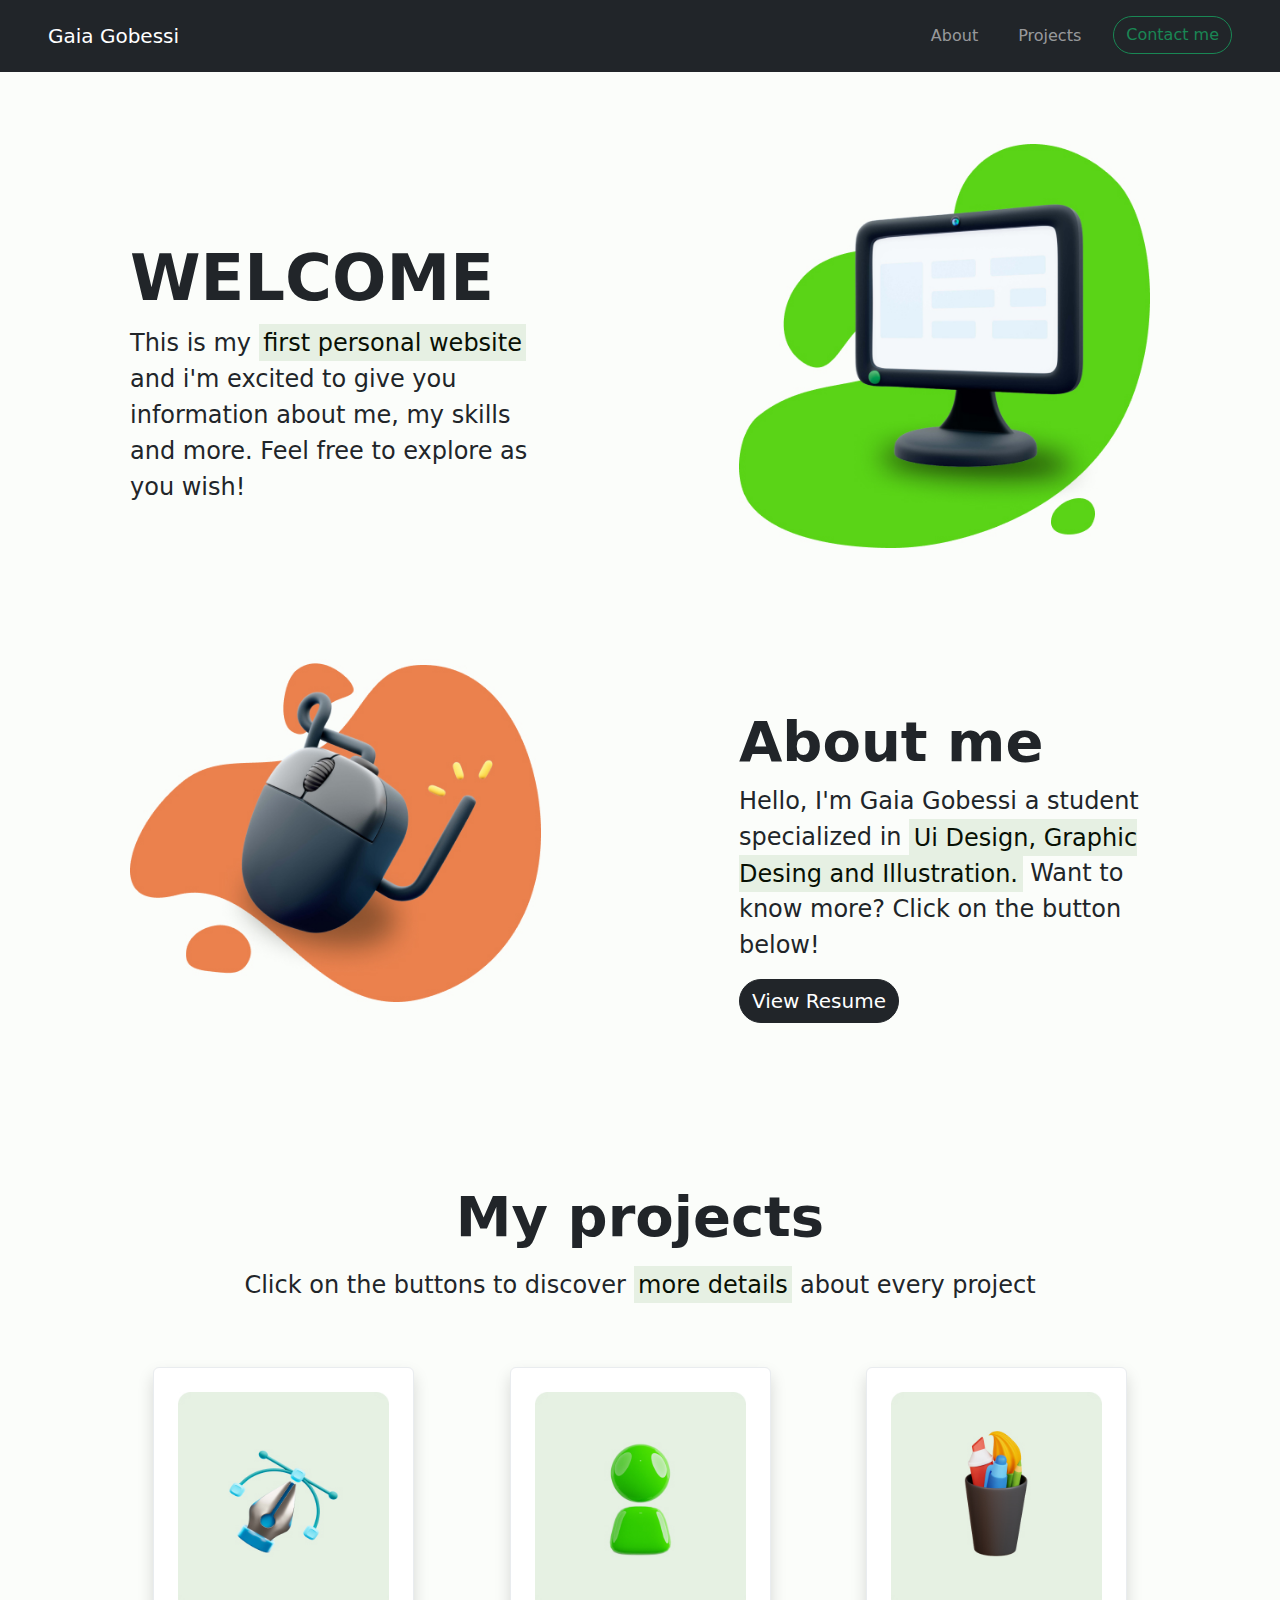
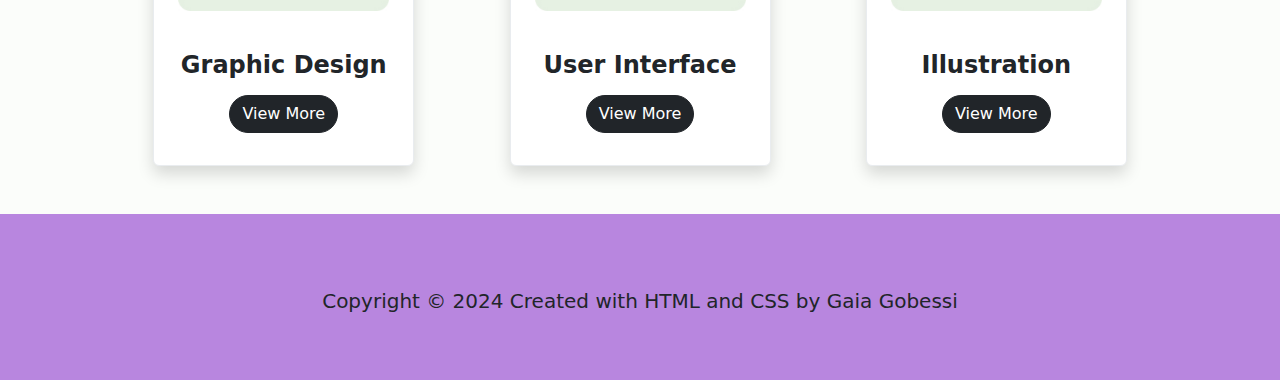
==== index.html @ da4ea94f "Update index.html" ====
<!DOCTYPE html>
<html lang="en">
<head>
    <meta charset="UTF-8">
    <meta http-equiv="X-UA-Compatible" content="IE=edge">
    <link rel="stylesheet" href="./assets/css/first.css">
    <meta name="viewport" content="width=device-width, initial-scale=1.0">
    <title>Personal Website - Home</title>
    <meta property="og:title" content="Personal Website">
    <meta property="og:url" content="https://ga1a98.github.io/personal-website/">
    <meta property="og:image" content="assets/images/desktop-img-1">
    <meta property="og:description" content="Personal website: a useful tool to show my skills and projects.
    Click on the link to explore!">
    <link rel="shortcut icon" type="image/x-icon" href="../favicon/favicon-32x32.png" sizes="32x32">
    <link href="https://cdn.jsdelivr.net/npm/bootstrap@5.3.3/dist/css/bootstrap.min.css" rel="stylesheet" 
    integrity="sha384-QWTKZyjpPEjISv5WaRU9OFeRpok6YctnYmDr5pNlyT2bRjXh0JMhjY6hW+ALEwIH" 
    crossorigin="anonymous">

    <style>
        mark {
          background-color: #e6f0e3;
          color: #081003;
        }
      </style>
    </head>

    <body>
       <!-- Navbar -->
        <nav class="navbar navbar-expand-lg bg-dark navbar-dark py-3 fixed-top">
            <div class="container-fluid px-5">
                <a class="navbar-brand fs-5 fw-normal" href="#">Gaia Gobessi</a>
    
                <button class="navbar-toggler"
                type="button" 
                data-bs-toggle="collapse" 
                data-bs-target="#navmenu"
                >
            <span class="navbar-toggler-icon"></span>
            </button>

            <div class="collapse navbar-collapse" id="navmenu">
                <ul class="navbar-nav ms-auto">
                    <li class="nav-item me-4">
                        <a href="#about-me" class="nav-link">About</a>
                    </li>
                    <li class="nav-item me-4">
                        <a href="#projects" class="nav-link">Projects</a>
                    </li>
                    <li>
                        <a class="btn btn-outline-success rounded-5" href="contact-me/" role="button">Contact me</a>
                    </li>
                </ul>
            </div>
        </nav>

        <!-- Home --> 
        <section class="intro">
            <div class="container-lg">
                <div class="row justify-content-between p-5 mt-5">
                    <div class="col-md-5 text-center text-md-start mt-5"> 
                        <h1 class="display-3 fw-semibold pt-5 mt-5">WELCOME</h1>
                        <p class="fs-4 fw-light lh-base text-body-dark">
                            This is my <mark>first personal website</mark> and i'm excited
                            to give you information about me, my skills
                            and more. Feel free to explore as you wish!
                        </p>
                    </div>
                    <div class="col-md-5 mt-5">  
                        <img class="img-fluid d-md-block center-block" src="./assets/images/desktop-img-1.jpg" alt="computer-su-sfondo-verde">
                    </div>
                    </div>
            </div>
        </section>
        

            <!-- About me-->
            <section id="about-me">
                <div class="container-lg">
                    <div class="row justify-content-between p-5"> 
                        <div class="col-md-5 mt-2">
                            <img class="img-fluid d-none d-md-block" src="./assets/images/desktop-img-2.jpg" alt="mouse-su-sfondo-arancione">
                        </div>
                        
                        <div class="col-md-5 text-center text-md-start pt-5 mt-3">
                            <h2 class="display-4 fw-semibold">About me</h2>
                            <p class="fs-4 fw-light">
                                Hello, I'm Gaia Gobessi a student specialized
                                in <mark>Ui Design, Graphic Desing and 
                                    Illustration.</mark> Want to 
                                know more? Click on the button below!
                            </p>
                                <a class="btn btn-dark rounded-5 fs-5 fw-normal" href="resume/" role="button2">View Resume</a>
                            </div>
                        
                        </div>
                    </div>
                </div>
            </section>

            <!-- Projects -->
            <section id="projects">
                <div class="container-lg text-center align-items-center">
                    <div class="row p-5">
                        <h3 class="display-4 fw-semibold pt-5 mt-3">My projects</h3>
                        <p class="fs-4 fw-light mt-2">
                            Click on the buttons to discover <mark>more details</mark> about every project</p>
                    </div>

                                 <!-- Boxes --> 
                                <div class="row justify-content-evenly text-center pb-5 g-4">
                                    <div class="col-8 col-lg-4 col-xl-3"> 
                                        <div class="card shadow border-light-subtle">
                                            <img src="./assets/images/pen-tool.jpg" class="card-img-top p-4" alt="pen-tool">
                                            <div class="card-body">
                                              <h4 class="card-title pb-2 fw-semibold">Graphic Design</h4>
                                              <a href="./first-work/index.html" class="btn btn-dark rounded-5 mb-3">View More</a>
                                            </div>
                                          </div>
                                    </div>
                                   <div class="col-8 col-lg-4 col-xl-3"> 
                                    <div class="card shadow border-light-subtle">
                                            <img src="./assets/images/user.jpg" class="card-img-top p-4" alt="user-icon">
                                      <div class="card-body">
                                        <h4 class="card-title pb-2 fw-semibold">User Interface</h4>
                                        <a href="./second-work/index.html" class="btn btn-dark rounded-5 mb-3">View More</a>
                                      </div>
                                    </div>
                                   </div>
        
                                   <div class="col-8 col-lg-4 col-xl-3"> 
                                    <div class="card shadow border-light-subtle">
                                        <img src="./assets/images/pencil-pot.jpg" class="card-img-top p-4" alt="pencil-pot">
                                        <div class="card-body">
                                          <h4 class="card-title pb-2 fw-semibold">Illustration</h4>
                                          <a href="./third-work/index.html" class="btn btn-dark rounded-5 mb-3">View More</a>
                                        </div>
                                      </div>
                                   </div>
                                </div>
                            </div>
                        </section>
                            
                            
                                    
                           

           <!-- Footer -->
           <footer class="p-5 text-dark text-center position-relative">
            <div class="container-sm">
               <p class="fs-5 fw-normal mt-4">Copyright &copy; 2024 Created with HTML and CSS by Gaia Gobessi</p>
            </div>
           </footer>


   
    <script src="https://cdn.jsdelivr.net/npm/@popperjs/core@2.11.8/dist/umd/popper.min.js" 
    integrity="sha384-I7E8VVD/ismYTF4hNIPjVp/Zjvgyol6VFvRkX/vR+Vc4jQkC+hVqc2pM8ODewa9r" 
    crossorigin="anonymous"></script>
    <script src="https://cdn.jsdelivr.net/npm/bootstrap@5.3.3/dist/js/bootstrap.bundle.min.js" 
    integrity="sha384-YvpcrYf0tY3lHB60NNkmXc5s9fDVZLESaAA55NDzOxhy9GkcIdslK1eN7N6jIeHz" 
    crossorigin="anonymous"></script>

</body>
</html>
---- assets/css/first.css ----
.intro {
  background-color: #fbfdfa;
}

#about-me {
  background-color: #fbfdfa;
}

#projects {
  background-color: #fbfdfa;
}

.card card-body {
  background-color: #fbfdfa;
}

footer {
  background-color: #b886df;
}

/*# sourceMappingURL=first.css.map */
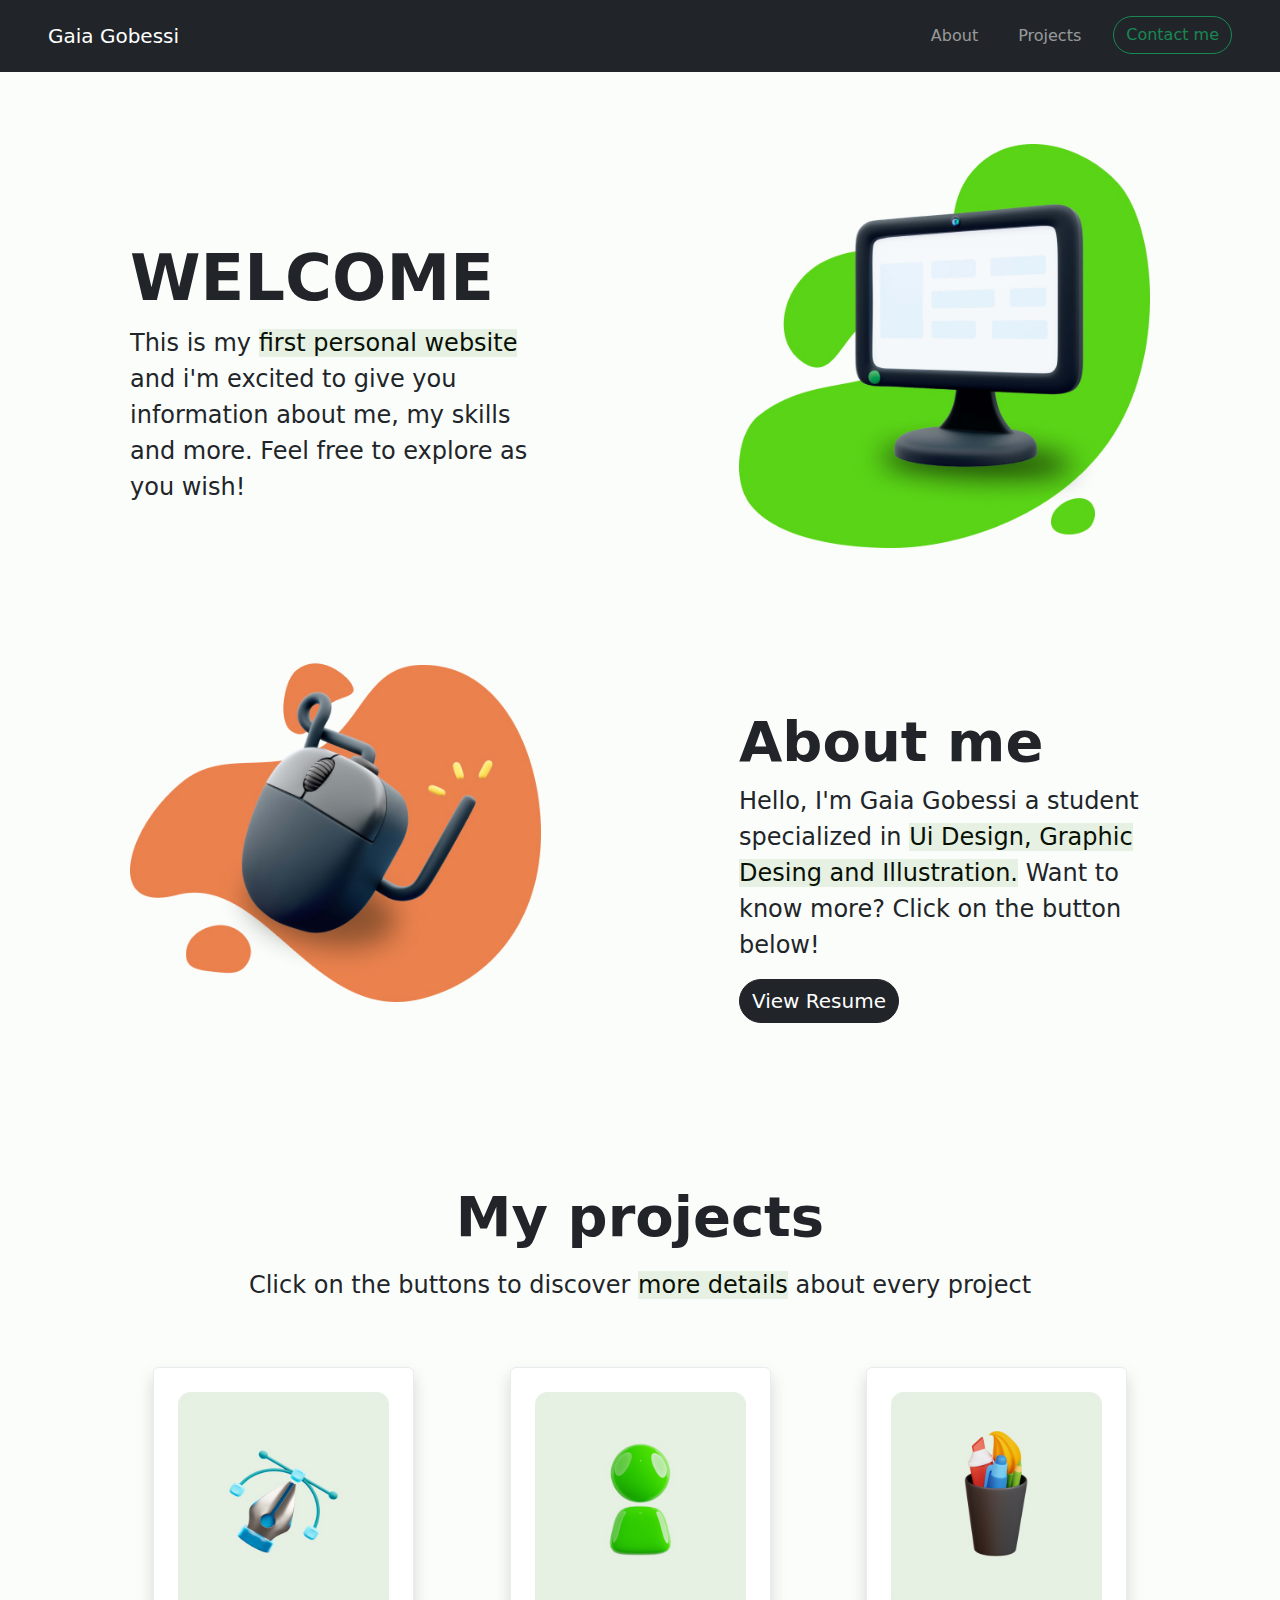
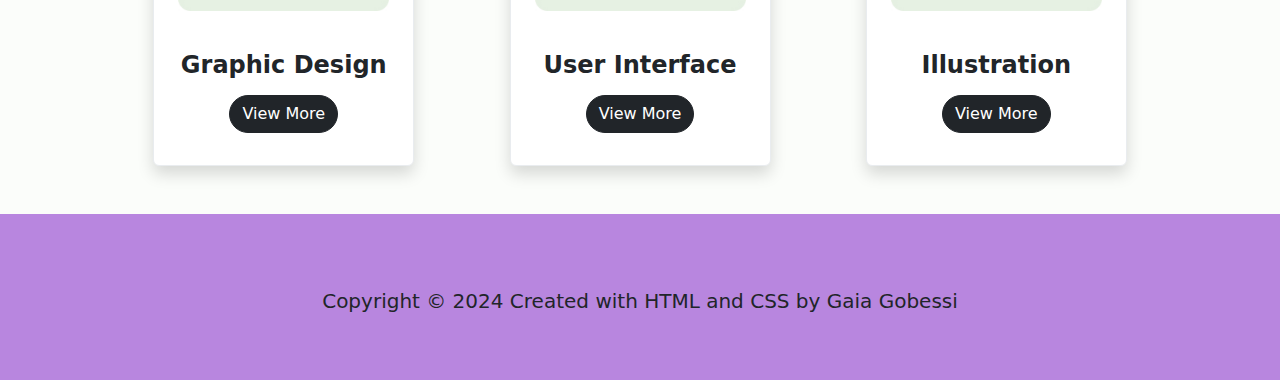
==== commit ae3209e2: "modifica sass e aggiunta file highlights" ====
--- a/index.html
+++ b/index.html
@@ -3,25 +3,18 @@
 <head>
     <meta charset="UTF-8">
     <meta http-equiv="X-UA-Compatible" content="IE=edge">
+    <meta name="viewport" content="width=device-width, initial-scale=1.0">
     <link rel="stylesheet" href="./assets/css/first.css">
-    <meta name="viewport" content="width=device-width, initial-scale=1.0">
     <title>Personal Website - Home</title>
     <meta property="og:title" content="Personal Website">
     <meta property="og:url" content="https://ga1a98.github.io/personal-website/">
     <meta property="og:image" content="assets/images/desktop-img-1">
     <meta property="og:description" content="Personal website: a useful tool to show my skills and projects.
     Click on the link to explore!">
-    <link rel="shortcut icon" type="image/x-icon" href="../favicon/favicon-32x32.png" sizes="32x32">
+    <link rel="shortcut icon" type="image/x-icon" href="favicon-32x32.png" sizes="32x32">
     <link href="https://cdn.jsdelivr.net/npm/bootstrap@5.3.3/dist/css/bootstrap.min.css" rel="stylesheet" 
     integrity="sha384-QWTKZyjpPEjISv5WaRU9OFeRpok6YctnYmDr5pNlyT2bRjXh0JMhjY6hW+ALEwIH" 
     crossorigin="anonymous">
-
-    <style>
-        mark {
-          background-color: #e6f0e3;
-          color: #081003;
-        }
-      </style>
     </head>
 
     <body>
@@ -60,7 +53,7 @@
                     <div class="col-md-5 text-center text-md-start mt-5"> 
                         <h1 class="display-3 fw-semibold pt-5 mt-5">WELCOME</h1>
                         <p class="fs-4 fw-light lh-base text-body-dark">
-                            This is my <mark>first personal website</mark> and i'm excited
+                            This is my <span class="highlight">first personal website</span> and i'm excited
                             to give you information about me, my skills
                             and more. Feel free to explore as you wish!
                         </p>
@@ -85,8 +78,8 @@
                             <h2 class="display-4 fw-semibold">About me</h2>
                             <p class="fs-4 fw-light">
                                 Hello, I'm Gaia Gobessi a student specialized
-                                in <mark>Ui Design, Graphic Desing and 
-                                    Illustration.</mark> Want to 
+                                in <span class="highlight">Ui Design, Graphic Desing and 
+                                    Illustration.</span> Want to 
                                 know more? Click on the button below!
                             </p>
                                 <a class="btn btn-dark rounded-5 fs-5 fw-normal" href="resume/" role="button2">View Resume</a>
@@ -103,7 +96,7 @@
                     <div class="row p-5">
                         <h3 class="display-4 fw-semibold pt-5 mt-3">My projects</h3>
                         <p class="fs-4 fw-light mt-2">
-                            Click on the buttons to discover <mark>more details</mark> about every project</p>
+                            Click on the buttons to discover <span class="highlight">more details</span> about every project</p>
                     </div>
 
                                  <!-- Boxes --> 
--- a/assets/css/first.css
+++ b/assets/css/first.css
@@ -1,3 +1,8 @@
+.highlight {
+  background-color: #e6f0e3;
+  color: #081003;
+}
+
 .intro {
   background-color: #fbfdfa;
 }
